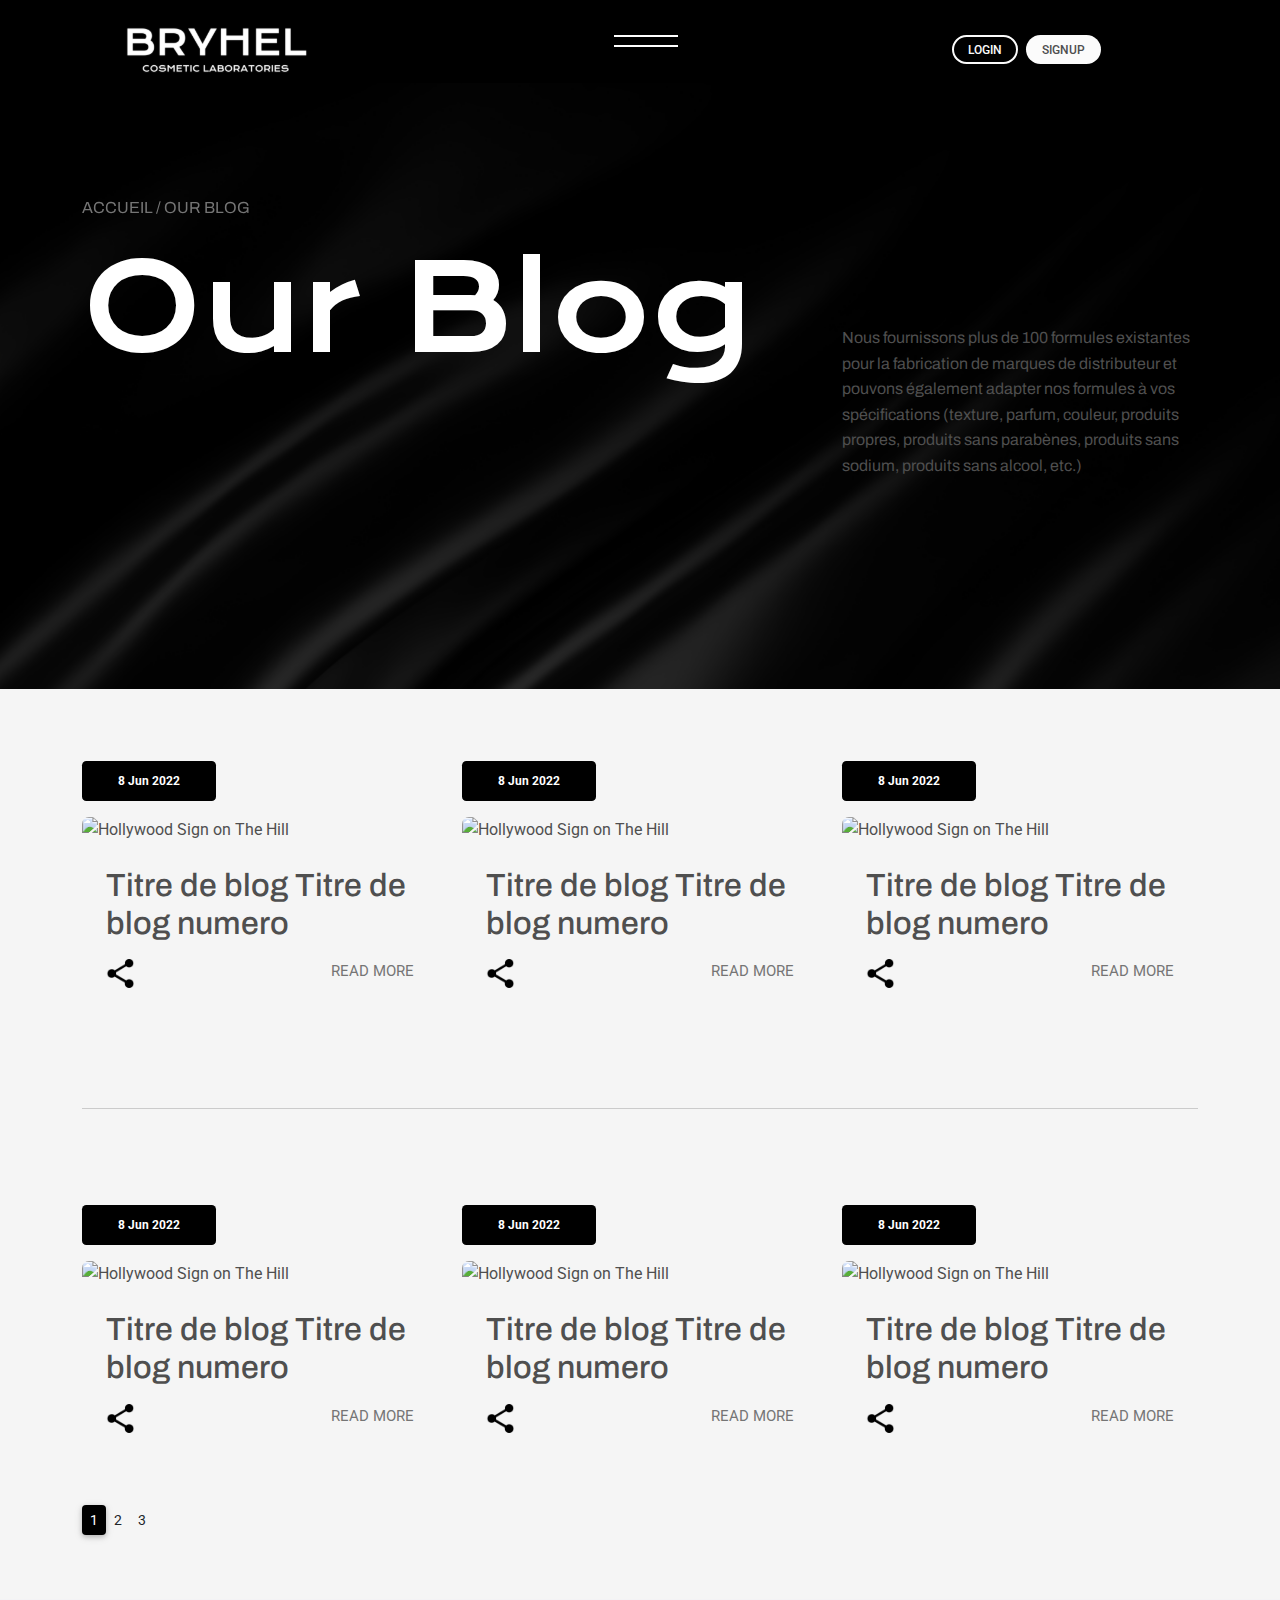
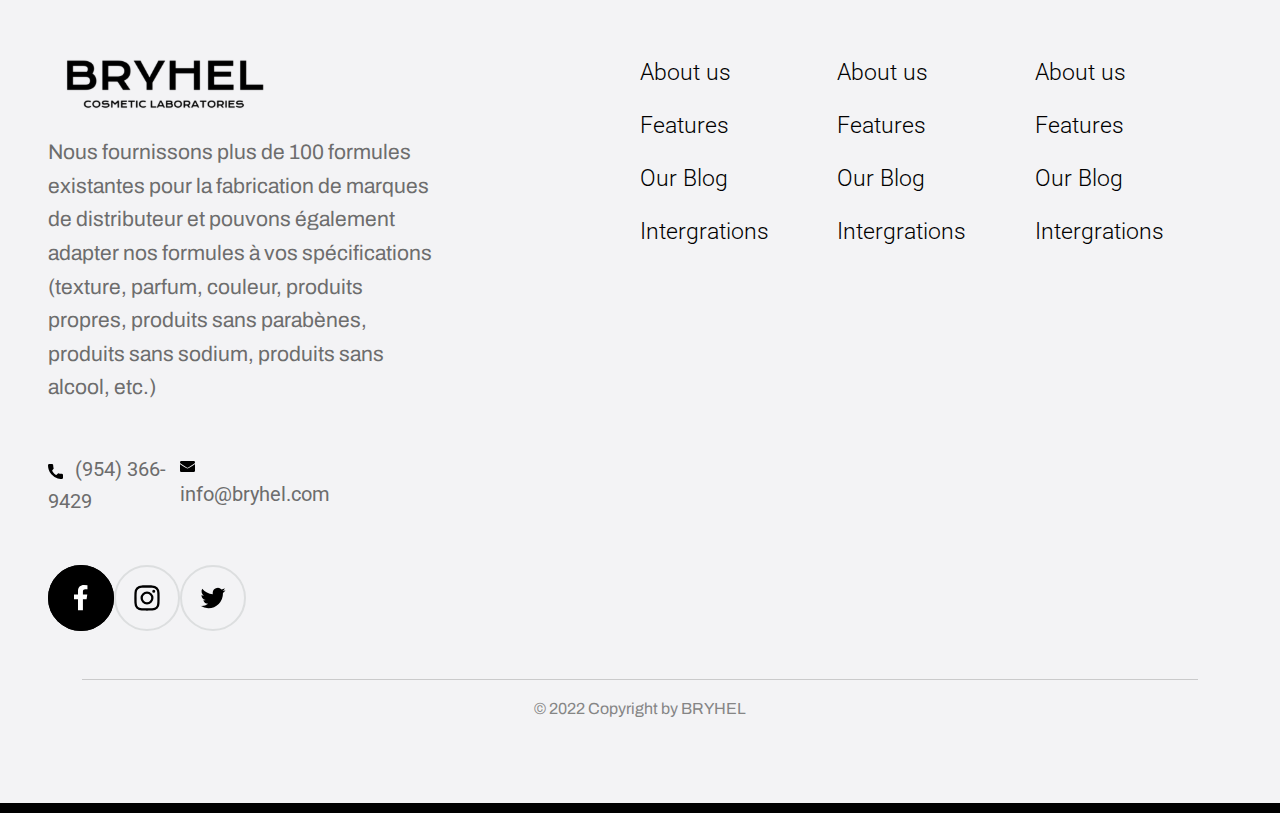
==== blog.html @ 28c221fb "first commit" ====
<!DOCTYPE html>
<html lang="en">

<head>
    <meta charset="UTF-8">
    <meta http-equiv="X-UA-Compatible" content="IE=edge">
    <meta name="viewport" content="width=device-width, initial-scale=1.0">
    <link href="https://cdnjs.cloudflare.com/ajax/libs/font-awesome/6.0.0/css/all.min.css" rel="stylesheet" />
    <link href="https://fonts.googleapis.com/css?family=Roboto:300,400,500,700&display=swap" rel="stylesheet" />
    <link rel="preconnect" href="https://fonts.googleapis.com">
    <link rel="preconnect" href="https://fonts.gstatic.com" crossorigin>
    <link href="https://fonts.googleapis.com/css2?family=Archivo&family=Krona+One&display=swap" rel="stylesheet">
    <link href="./static/css/mdb.min.css" rel="stylesheet" />
    <link rel="stylesheet" href="./static/css/main.css">


    <link href="https://unpkg.com/aos@2.3.1/dist/aos.css" rel="stylesheet">

    <title>Bryhel - Blog</title>

</head>

<body>
    <header>
        <div class="container-fluid pt-3" style="z-index: 999; ">
            <div class="row">
                <div class="col-md-4 d-flex align-items-center justify-content-center">
                    <a href="/"><img src="./static/img/svg/logo.svg" alt="logo"></a>
                </div>
                <div class="col-md-4 d-flex align-items-center justify-content-center">
                    <button data-mdb-toggle="modal" data-mdb-target="#navmenu" class="humburg-menu mb-4"
                        aria-controls="#navmenu" aria-haspopup="true">
                        <img src="./static/img/svg/menu-ic.svg" alt="menu">
                    </button>
                </div>
                <div class="col-md-4 d-flex align-items-center justify-content-center">
                    <a href="https://app-bryhel.com/myadmin" type="button"
                        class="btn btn-outline-light btn-rounded btn-sm me-2" data-mdb-ripple-color="dark">Login</a>
                    <a href="https://app-bryhel.com/accounts/signup/" type="button"
                        class="btn btn-light btn-rounded btn-sm">Signup</a>
                    <a href="/" type="button" class="ms-4"><i class="flag-france flag"></i></a>
                    <a href="/" type="button" class="ms-2"><i class="flag-united-kingdom flag"></i></a>


                </div>

            </div>
        </div>
    </header>
    <main>
        <div class="blog-header">
            <div class="container" style="padding-top: 5%">
                <div class="row">
                    <div class="col-md-8">
                        <p data-aos="fade-up" data-aos-duration="3000" class="text-muted mt-5">
                            ACCUEIL / OUR BLOG
                        </p>
                        <h1 class="scroll text-white blog-h1" data-rate=".4" data-direction="vertical"
                            data-aos="fade-right" data-aos-duration="3000">
                            Our Blog
                        </h1>

                    </div>
                    <div class="col-md-4">
                        <p style="padding: 50% 0 0 0">
                            Nous fournissons plus de 100 formules existantes pour la fabrication de marques de
                            distributeur et pouvons également adapter nos formules à vos spécifications (texture,
                            parfum, couleur, produits propres, produits sans parabènes, produits sans sodium, produits
                            sans alcool, etc.)
                        </p>
                    </div>
                </div>
            </div>
        </div>
        <div class="s2 pb-5" style="background-color: #F5F5F5">
            <div class="container">
                <div class="row pt-5 row-cols-1 row-cols-md-3 g-4">
                    <div class="col-md-4">
                        <div class="card h-100">
                            <span class="badge bg-black mb-3 d-flex align-items-center justify-content-center"
                                style="height: 40px; width: 134px;">8 Jun 2022</span>
                            <img src="https://mdbcdn.b-cdn.net/img/new/standard/city/041.webp" class="card-img-top"
                                alt="Hollywood Sign on The Hill" />
                            <div class="card-body">
                                <h1 style="font-size:32px; font-family: Archivo">Titre de blog Titre de
                                    blog numero</h1>
                                <div class="row mt-3 mb-5">
                                    <div class="col-md-6">
                                        <a href="#" class="card-link text-black">
                                            <img src="./static/img/svg/share.svg" alt="share" style="height: 29px">
                                        </a>
                                    </div>
                                    <div class="col-md-6">
                                        <a href="./post.html" class="card-link text-muted float-end" style="font-size: 15px">READ
                                            MORE</a>
                                    </div>
                                </div>
                            </div>
                        </div>
                    </div>
                    <div class="col-md-4">
                        <div class="card h-100">
                            <span class="badge bg-black mb-3 d-flex align-items-center justify-content-center"
                                style="height: 40px; width: 134px;">8 Jun 2022</span>
                            <img src="https://mdbcdn.b-cdn.net/img/new/standard/city/041.webp" class="card-img-top"
                                alt="Hollywood Sign on The Hill" />
                            <div class="card-body">
                                <h1 style="font-size:32px; font-family: Archivo">Titre de blog Titre de
                                    blog numero</h1>
                                <div class="row mt-3 mb-5">
                                    <div class="col-md-6">
                                        <a href="#" class="card-link text-black">
                                            <img src="./static/img/svg/share.svg" alt="share" style="height: 29px">
                                        </a>
                                    </div>
                                    <div class="col-md-6">
                                        <a href="./post.html" class="card-link text-muted float-end" style="font-size: 15px">READ
                                            MORE</a>
                                    </div>
                                </div>
                            </div>
                        </div>
                    </div>
                    <div class="col-md-4">
                        <div class="card h-100">
                            <span class="badge bg-black mb-3 d-flex align-items-center justify-content-center"
                                style="height: 40px; width: 134px;">8 Jun 2022</span>
                            <img src="https://mdbcdn.b-cdn.net/img/new/standard/city/041.webp" class="card-img-top"
                                alt="Hollywood Sign on The Hill" />
                            <div class="card-body">
                                <h1 style="font-size:32px; font-family: Archivo">Titre de blog Titre de
                                    blog numero</h1>
                                <div class="row mt-3 mb-5">
                                    <div class="col-md-6">
                                        <a href="#" class="card-link text-black">
                                            <img src="./static/img/svg/share.svg" alt="share" style="height: 29px">
                                        </a>
                                    </div>
                                    <div class="col-md-6">
                                        <a href="./post.html" class="card-link text-muted float-end" style="font-size: 15px">READ
                                            MORE</a>
                                    </div>
                                </div>
                            </div>
                        </div>
                    </div>
                </div>
                <hr class="my-5">
                <div class="row pt-5 row-cols-1 row-cols-md-3 g-4">
                    <div class="col-md-4">
                        <div class="card h-100">
                            <span class="badge bg-black mb-3 d-flex align-items-center justify-content-center"
                                style="height: 40px; width: 134px;">8 Jun 2022</span>
                            <img src="https://mdbcdn.b-cdn.net/img/new/standard/city/041.webp" class="card-img-top"
                                alt="Hollywood Sign on The Hill" />
                            <div class="card-body">
                                <h1 style="font-size:32px; font-family: Archivo">Titre de blog Titre de
                                    blog numero</h1>
                                <div class="row mt-3 mb-5">
                                    <div class="col-md-6">
                                        <a href="#" class="card-link text-black">
                                            <img src="./static/img/svg/share.svg" alt="share" style="height: 29px">
                                        </a>
                                    </div>
                                    <div class="col-md-6">
                                        <a href="./post.html" class="card-link text-muted float-end" style="font-size: 15px">READ
                                            MORE</a>
                                    </div>
                                </div>
                            </div>
                        </div>
                    </div>
                    <div class="col-md-4">
                        <div class="card h-100">
                            <span class="badge bg-black mb-3 d-flex align-items-center justify-content-center"
                                style="height: 40px; width: 134px;">8 Jun 2022</span>
                            <img src="https://mdbcdn.b-cdn.net/img/new/standard/city/041.webp" class="card-img-top"
                                alt="Hollywood Sign on The Hill" />
                            <div class="card-body">
                                <h1 style="font-size:32px; font-family: Archivo">Titre de blog Titre de
                                    blog numero</h1>
                                <div class="row mt-3 mb-5">
                                    <div class="col-md-6">
                                        <a href="#" class="card-link text-black">
                                            <img src="./static/img/svg/share.svg" alt="share" style="height: 29px">
                                        </a>
                                    </div>
                                    <div class="col-md-6">
                                        <a href="./post.html" class="card-link text-muted float-end" style="font-size: 15px">READ
                                            MORE</a>
                                    </div>
                                </div>
                            </div>
                        </div>
                    </div>
                    <div class="col-md-4">
                        <div class="card h-100">
                            <span class="badge bg-black mb-3 d-flex align-items-center justify-content-center"
                                style="height: 40px; width: 134px;">8 Jun 2022</span>
                            <img src="https://mdbcdn.b-cdn.net/img/new/standard/city/041.webp" class="card-img-top"
                                alt="Hollywood Sign on The Hill" />
                            <div class="card-body">
                                <h1 style="font-size:32px; font-family: Archivo">Titre de blog Titre de
                                    blog numero</h1>
                                <div class="row mt-3 mb-5">
                                    <div class="col-md-6">
                                        <a href="./post.html" class="card-link text-black">
                                            <img src="./static/img/svg/share.svg" alt="share" style="height: 29px">
                                        </a>
                                    </div>
                                    <div class="col-md-6">
                                        <a href="#" class="card-link text-muted float-end" style="font-size: 15px">READ
                                            MORE</a>
                                    </div>
                                </div>
                            </div>
                        </div>
                    </div>
                </div>
                <nav aria-label="...">
                    <ul class="pagination pagination-sm">
                      <li class="page-item active" aria-current="page">
                        <span class="page-link bg-black">
                          1
                          <span class="visually-hidden">(current)</span>
                        </span>
                      </li>
                      <li class="page-item"><a class="page-link" href="#">2</a></li>
                      <li class="page-item"><a class="page-link" href="#">3</a></li>
                    </ul>
                  </nav>
            </div>
            
        </div>

    </main>
    <footer>
        <div class="bg-gray pt-5">
            <div class="row g-0 mx-5">
                <div class="col-md-4">
                    <img src="./static/img/svg/logo-dark.svg" alt="bryhel">
                    <p style="font-size: 21px; color:#6D6D6D" class="mt-3">
                        Nous fournissons plus de 100 formules existantes pour la fabrication de marques de distributeur
                        et pouvons également adapter nos formules à vos spécifications (texture, parfum, couleur,
                        produits propres, produits sans parabènes, produits sans sodium, produits sans alcool, etc.)
                    </p>
                    <div class="row g-0 mt-5">
                        <div class="col-md-4">
                            <img src="./static/img/svg/phone.svg" alt="bryhel" class="me-2"> <span
                                style="font-size: 20px; color:#6D6D6D">(954) 366-9429</span>
                        </div>
                        <div class="col-md-4">
                            <img src="./static/img/svg/mail.svg" alt="bryhel" class="me-2"> <span
                                style="font-size: 20px; color:#6D6D6D">info@bryhel.com</span>
                        </div>
                    </div>
                    <div class="row g-0 mt-5">
                        <div class="col-md-2 col-4">
                            <a href=""><img src="./static/img/svg/fb.svg" alt="bryhel" class=" fb me-2"></a>

                        </div>
                        <div class="col-md-2 col-4">
                            <a href=""><img src="./static/img/svg/insta.svg" alt="bryhel" class=" insta me-2"></a>
                        </div>
                        <div class="col-md-2 col-4">
                            <a href=""><img src="./static/img/svg/twitter.svg" alt="bryhel" class=" twitter me-2"></a>
                        </div>
                    </div>
                </div>
                <div class="col-md-2 mx-auto float-end"></div>
                <div class="col-md-2 mx-auto float-end">
                    <ul class="navbar-nav me-auto mb-2 mb-lg-0">
                        <li class="nav-item"><a href="" class="nav-link"
                                style="color:#000000; font-size:23px; font-weight: 300;">About us</a></li>
                        <li class="nav-item"><a href="" class="nav-link"
                                style="color:#000000; font-size:23px; font-weight: 300;">Features</a></li>
                        <li class="nav-item"><a href="" class="nav-link"
                                style="color:#000000; font-size:23px; font-weight: 300;">Our Blog</a></li>
                        <li class="nav-item"><a href="" class="nav-link"
                                style="color:#000000; font-size:23px; font-weight: 300;">Intergrations</a></li>
                    </ul>
                </div>
                <div class="col-md-2 mx-auto float-end">
                    <ul class="navbar-nav me-auto mb-2 mb-lg-0">
                        <li class="nav-item"><a href="" class="nav-link"
                                style="color:#000000; font-size:23px; font-weight: 300;">About us</a></li>
                        <li class="nav-item"><a href="" class="nav-link"
                                style="color:#000000; font-size:23px; font-weight: 300;">Features</a></li>
                        <li class="nav-item"><a href="" class="nav-link"
                                style="color:#000000; font-size:23px; font-weight: 300;">Our Blog</a></li>
                        <li class="nav-item"><a href="" class="nav-link"
                                style="color:#000000; font-size:23px; font-weight: 300;">Intergrations</a></li>
                    </ul>
                </div>
                <div class="col-md-2 mx-auto float-end">
                    <ul class="navbar-nav me-auto mb-2 mb-lg-0">
                        <li class="nav-item"><a href="" class="nav-link"
                                style="color:#000000; font-size:23px; font-weight: 300;">About us</a></li>
                        <li class="nav-item"><a href="" class="nav-link"
                                style="color:#000000; font-size:23px; font-weight: 300;">Features</a></li>
                        <li class="nav-item"><a href="" class="nav-link"
                                style="color:#000000; font-size:23px; font-weight: 300;">Our Blog</a></li>
                        <li class="nav-item"><a href="" class="nav-link"
                                style="color:#000000; font-size:23px; font-weight: 300;">Intergrations</a></li>
                    </ul>
                </div>
            </div>
            <div class="container mt-5">
                <hr>
                <p class="text-center" style="color:#858585; margin-bottom: 5%">© 2022 Copyright by BRYHEL<br><br></p>
            </div>
            <div class="col-md-12 bg-black" style="height:10px"></div>

        </div>
    </footer>

    <div class="modal fade" id="navmenu" tabindex="-1" aria-labelledby="navmenuLabel" aria-hidden="true">
        <div class="modal-dialog modal-fullscreen">
            <div class="modal-content">
                <div class="text-center">
                    <a type="button" data-mdb-dismiss="modal" aria-label="Close"><img
                            src="./static/img/svg/close-ic.svg" class="model-close" alt="close"></a>
                </div>
                <div class="modal-body">
                    <div class="container">
                        <div class="row mt-5">
                            <div class="col-md-6">
                                <nav style="margin-top: 20%">
                                    <small class="text-muted">NAVIGATION</small><br>
                                    <ul class="navbar-nav menu" style="margin-top: -20px">
                                        <li><a href="/">Home</a></li>
                                        <li><a href="./prestation.html">Service</a></li>
                                        <li><a href="./about-us.html">About us</a></li>
                                        <li><a href="./blog.html" class="text-muted">Blog</a></li>
                                    </ul>
                                </nav>
                            </div>
                            <div class="col-md-6">
                                <!-- <div class="d-flex align-items-end ms-5" style="height:350px">hi...</div> -->
                            </div>
                        </div>
                    </div>


                </div>

            </div>
        </div>
    </div>
    <script src="https://code.jquery.com/jquery-3.6.0.min.js"
        integrity="sha256-/xUj+3OJU5yExlq6GSYGSHk7tPXikynS7ogEvDej/m4=" crossorigin="anonymous"></script>
    <script type="text/javascript" src="./static/js/mdb.min.js"></script>

    <script src="https://unpkg.com/aos@2.3.1/dist/aos.js"></script>


    <script>
        AOS.init();

    </script>

</body>

</html>
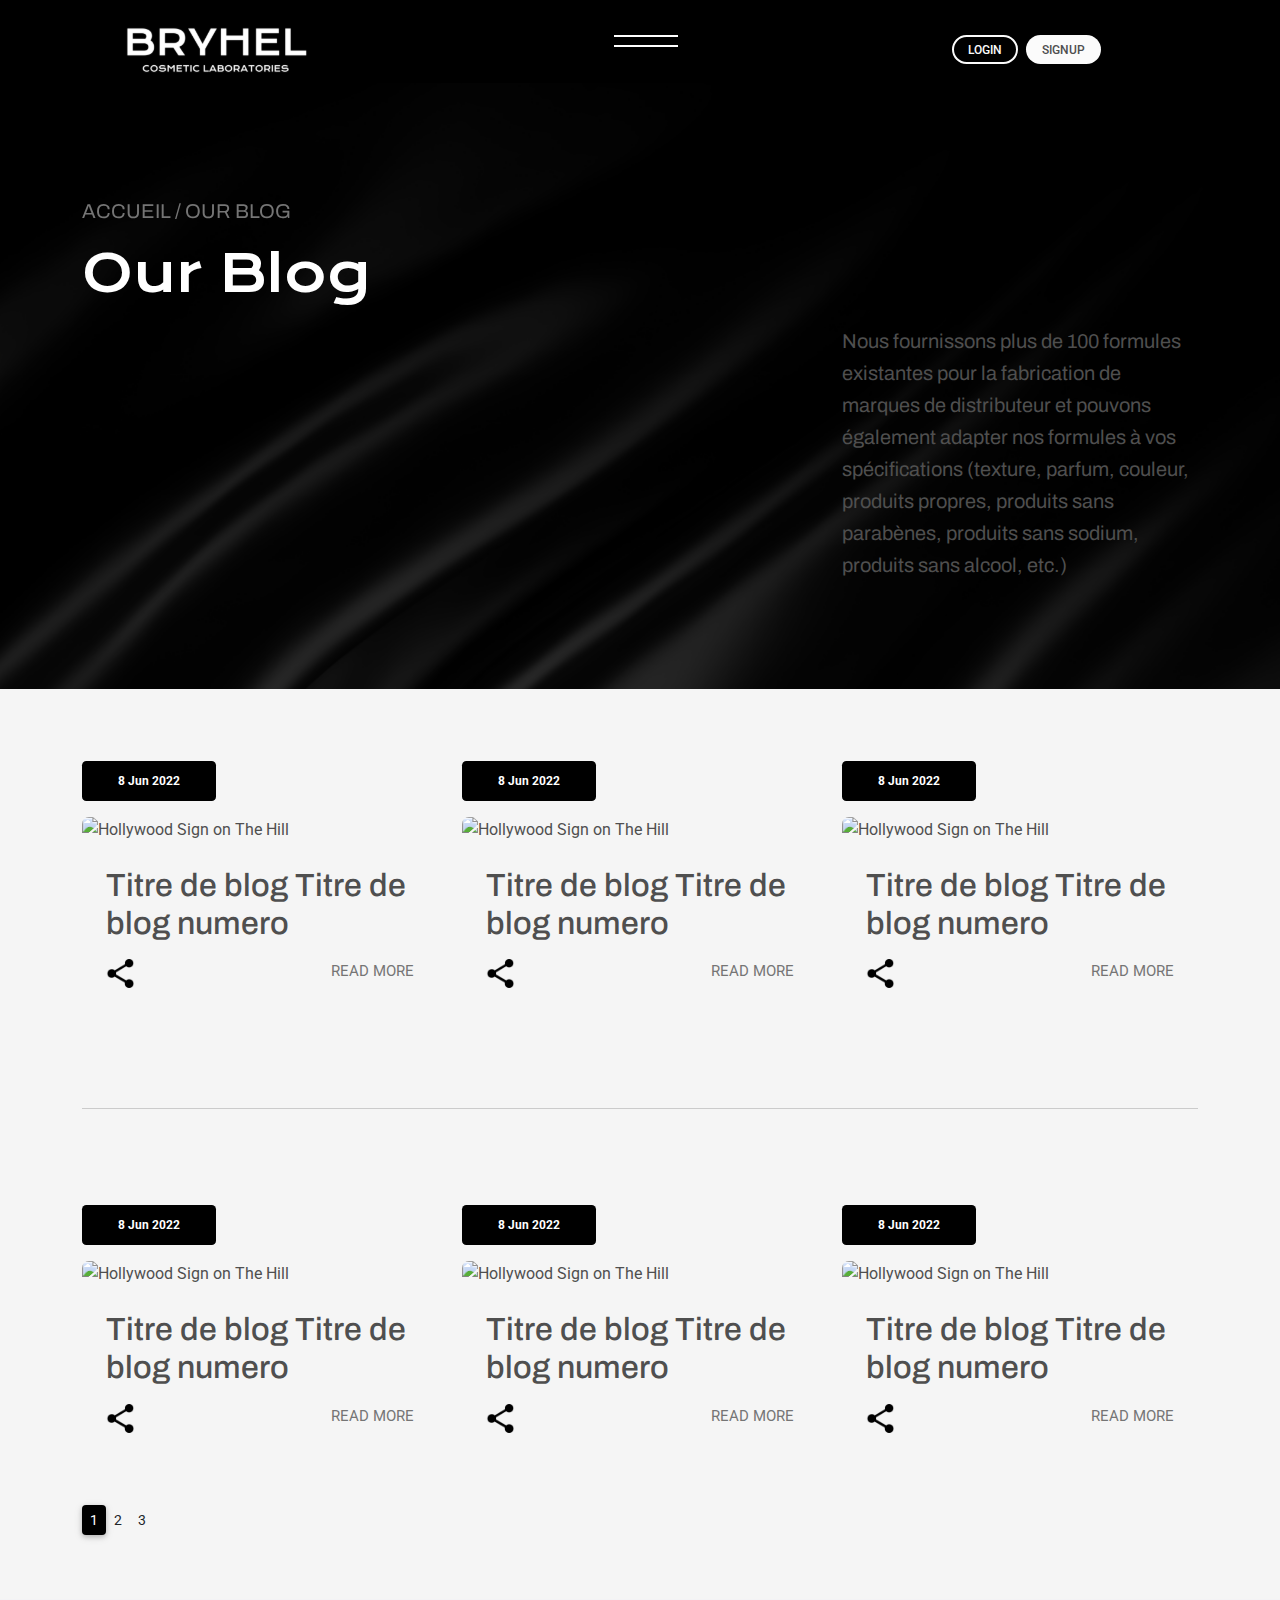
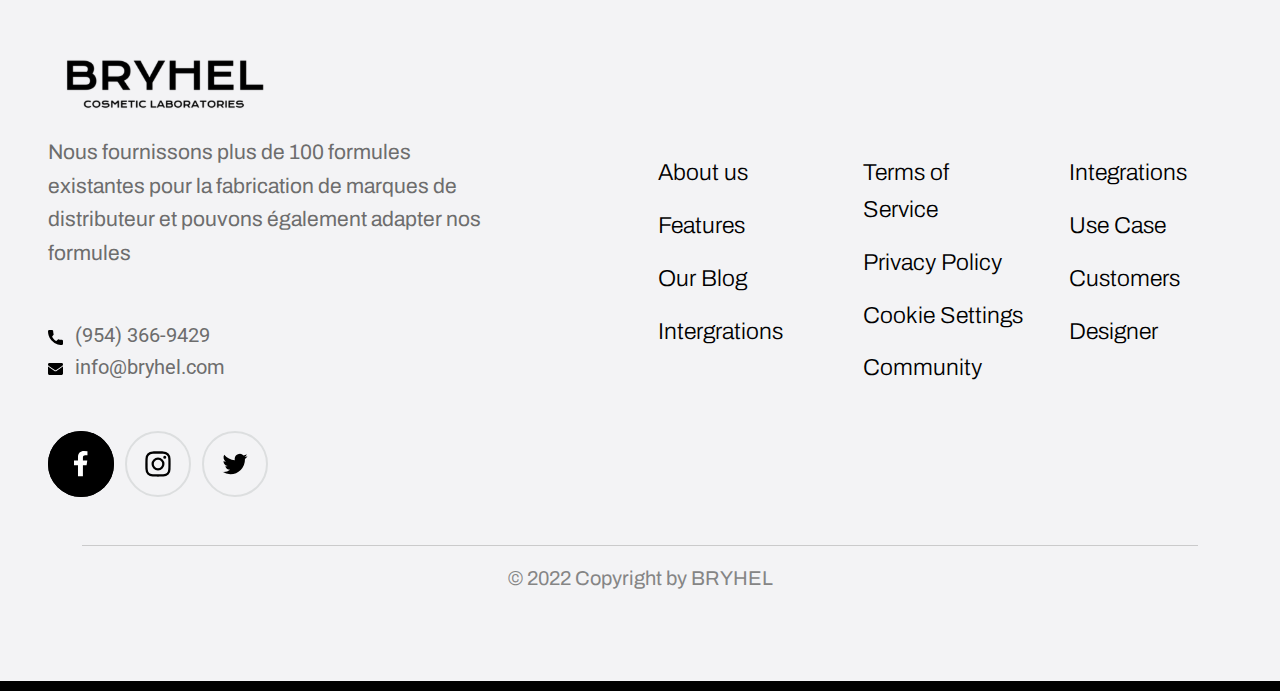
==== commit dc55e3c7: "add blog.css" ====
--- a/blog.html
+++ b/blog.html
@@ -13,6 +13,7 @@
     <link href="./static/css/mdb.min.css" rel="stylesheet" />
     <link rel="stylesheet" href="./static/css/main.css">
 
+    <link rel="stylesheet" href="./static/css/blog.css">
 
     <link href="https://unpkg.com/aos@2.3.1/dist/aos.css" rel="stylesheet">
 
@@ -236,20 +237,19 @@
     </main>
     <footer>
         <div class="bg-gray pt-5">
-            <div class="row g-0 mx-5">
-                <div class="col-md-4">
+            <div class="row g-0 mx-5" style="justify-content: space-between;">
+                <div class="col-lg-5"style="padding-right: 30px">
                     <img src="./static/img/svg/logo-dark.svg" alt="bryhel">
                     <p style="font-size: 21px; color:#6D6D6D" class="mt-3">
                         Nous fournissons plus de 100 formules existantes pour la fabrication de marques de distributeur
-                        et pouvons également adapter nos formules à vos spécifications (texture, parfum, couleur,
-                        produits propres, produits sans parabènes, produits sans sodium, produits sans alcool, etc.)
+                        et pouvons également adapter nos formules
                     </p>
                     <div class="row g-0 mt-5">
-                        <div class="col-md-4">
+                        <div class="col-xld-6">
                             <img src="./static/img/svg/phone.svg" alt="bryhel" class="me-2"> <span
                                 style="font-size: 20px; color:#6D6D6D">(954) 366-9429</span>
                         </div>
-                        <div class="col-md-4">
+                        <div class="col-xl-6">
                             <img src="./static/img/svg/mail.svg" alt="bryhel" class="me-2"> <span
                                 style="font-size: 20px; color:#6D6D6D">info@bryhel.com</span>
                         </div>
@@ -267,43 +267,50 @@
                         </div>
                     </div>
                 </div>
-                <div class="col-md-2 mx-auto float-end"></div>
-                <div class="col-md-2 mx-auto float-end">
-                    <ul class="navbar-nav me-auto mb-2 mb-lg-0">
-                        <li class="nav-item"><a href="" class="nav-link"
-                                style="color:#000000; font-size:23px; font-weight: 300;">About us</a></li>
-                        <li class="nav-item"><a href="" class="nav-link"
-                                style="color:#000000; font-size:23px; font-weight: 300;">Features</a></li>
-                        <li class="nav-item"><a href="" class="nav-link"
-                                style="color:#000000; font-size:23px; font-weight: 300;">Our Blog</a></li>
-                        <li class="nav-item"><a href="" class="nav-link"
-                                style="color:#000000; font-size:23px; font-weight: 300;">Intergrations</a></li>
-                    </ul>
-                </div>
-                <div class="col-md-2 mx-auto float-end">
-                    <ul class="navbar-nav me-auto mb-2 mb-lg-0">
-                        <li class="nav-item"><a href="" class="nav-link"
-                                style="color:#000000; font-size:23px; font-weight: 300;">About us</a></li>
-                        <li class="nav-item"><a href="" class="nav-link"
-                                style="color:#000000; font-size:23px; font-weight: 300;">Features</a></li>
-                        <li class="nav-item"><a href="" class="nav-link"
-                                style="color:#000000; font-size:23px; font-weight: 300;">Our Blog</a></li>
-                        <li class="nav-item"><a href="" class="nav-link"
-                                style="color:#000000; font-size:23px; font-weight: 300;">Intergrations</a></li>
-                    </ul>
-                </div>
-                <div class="col-md-2 mx-auto float-end">
-                    <ul class="navbar-nav me-auto mb-2 mb-lg-0">
-                        <li class="nav-item"><a href="" class="nav-link"
-                                style="color:#000000; font-size:23px; font-weight: 300;">About us</a></li>
-                        <li class="nav-item"><a href="" class="nav-link"
-                                style="color:#000000; font-size:23px; font-weight: 300;">Features</a></li>
-                        <li class="nav-item"><a href="" class="nav-link"
-                                style="color:#000000; font-size:23px; font-weight: 300;">Our Blog</a></li>
-                        <li class="nav-item"><a href="" class="nav-link"
-                                style="color:#000000; font-size:23px; font-weight: 300;">Intergrations</a></li>
-                    </ul>
-                </div>
+                <div class="col-lg-6">
+                    <div class="row">
+                        <div class="col-sm-4 mx-auto float-end" style="padding-top: 100px; font-family: 'Archivo'; padding-left: 30px;">
+                            <ul class="navbar-nav me-auto mb-2 mb-lg-0">
+                                <li class="nav-item"><a href="" class="nav-link"
+                                        style="color:#000000; font-size:23px; font-weight: 300;">About us</a></li>
+                                <li class="nav-item"><a href="" class="nav-link"
+                                        style="color:#000000; font-size:23px; font-weight: 300;">Features</a></li>
+                                <li class="nav-item"><a href="" class="nav-link"
+                                        style="color:#000000; font-size:23px; font-weight: 300;">Our Blog</a></li>
+                                <li class="nav-item"><a href="" class="nav-link"
+                                        style="color:#000000; font-size:23px; font-weight: 300;">Intergrations</a></li>
+                            </ul>
+                        </div>
+                        <div class="col-sm-4 mx-auto float-end"style="padding-top: 100px; font-family: 'Archivo'; padding-left: 30px;">
+                            <ul class="navbar-nav me-auto mb-2 mb-lg-0">
+                                <li class="nav-item"><a href="" class="nav-link"
+                                        style="color:#000000; font-size:23px; font-weight: 300;">Terms of Service</a></li>
+                                <li class="nav-item"><a href="" class="nav-link"
+                                        style="color:#000000; font-size:23px; font-weight: 300;">Privacy  Policy</a></li>
+                                <li class="nav-item"><a href="" class="nav-link"
+                                        style="color:#000000; font-size:23px; font-weight: 300;">Cookie Settings</a></li>
+                                <li class="nav-item"><a href="" class="nav-link"
+                                        style="color:#000000; font-size:23px; font-weight: 300;">Community</a></li>
+                            </ul>
+                        </div>
+                        <div class="col-sm-4 mx-auto float-end"style="padding-top: 100px; font-family: 'Archivo'; padding-left: 30px;">
+                            <ul class="navbar-nav me-auto mb-2 mb-lg-0">
+                                <li class="nav-item"><a href="" class="nav-link"
+                                        style="color:#000000; font-size:23px; font-weight: 300;">Integrations</a></li>
+                                <li class="nav-item"><a href="" class="nav-link"
+                                        style="color:#000000; font-size:23px; font-weight: 300;">Use Case</a></li>
+                                <li class="nav-item"><a href="" class="nav-link"
+                                        style="color:#000000; font-size:23px; font-weight: 300;">Customers</a></li>
+                                <li class="nav-item"><a href="" class="nav-link"
+                                        style="color:#000000; font-size:23px; font-weight: 300;">Designer</a></li>
+                            </ul>
+                        </div>
+
+                    </div>
+
+
+                </div>
+
             </div>
             <div class="container mt-5">
                 <hr>
--- a/static/css/blog.css
+++ b/static/css/blog.css
@@ -0,0 +1,75 @@
+.blog-h1 {
+    font-size: 51px;
+  }
+.blog-top {
+position: absolute;
+background-color: transparent;
+width: 100vw;
+}
+.blog-main {
+
+}
+.blog-header-custom {
+  padding-top: 100px;
+  background-color: black ;
+}
+.blog-btn-custom {
+  font-size: 14px;
+  font-family: "archivo", sans-serif;
+  text-transform: none;
+  border-width: thin;
+}
+.blog-btn-prev {
+  background: transparent;
+  color: white;
+  border: none;
+  padding: 50px 25px;
+}
+.flipster--flat .flipster__item--past, .flipster--flat .flipster__item--future{
+  opacity: 1 !important;
+}
+p {
+  font-size: 20px;
+}
+#coverflow {
+  padding-bottom:80px;
+}
+.image-text-absolute {
+  position: absolute;
+  left: 45%;
+  bottom: 35%;
+}
+@media only screen and (max-width: 1400px) {
+  .s-text .row {
+    padding-left: 20px;
+    padding-right: 20px;
+}
+}
+@media only screen and (min-width: 992px) {
+  
+  .blog-title-custom{
+    color: black;
+    font-size: 51px;
+  }
+}
+@media only screen and (max-width: 992px) {
+  .center-mobile {
+    text-align: -webkit-center;
+  }
+  .blog-title-custom{
+    color: black;
+    font-size: 40px;
+  }
+}
+@media only screen and (max-width: 576px) {
+
+  .presentation-img {
+    display: block;
+  }
+}
+@media only screen and (max-width: 600px) {
+
+  .image-text-absolute p {
+    font-size: 15px !important;
+  }
+}
